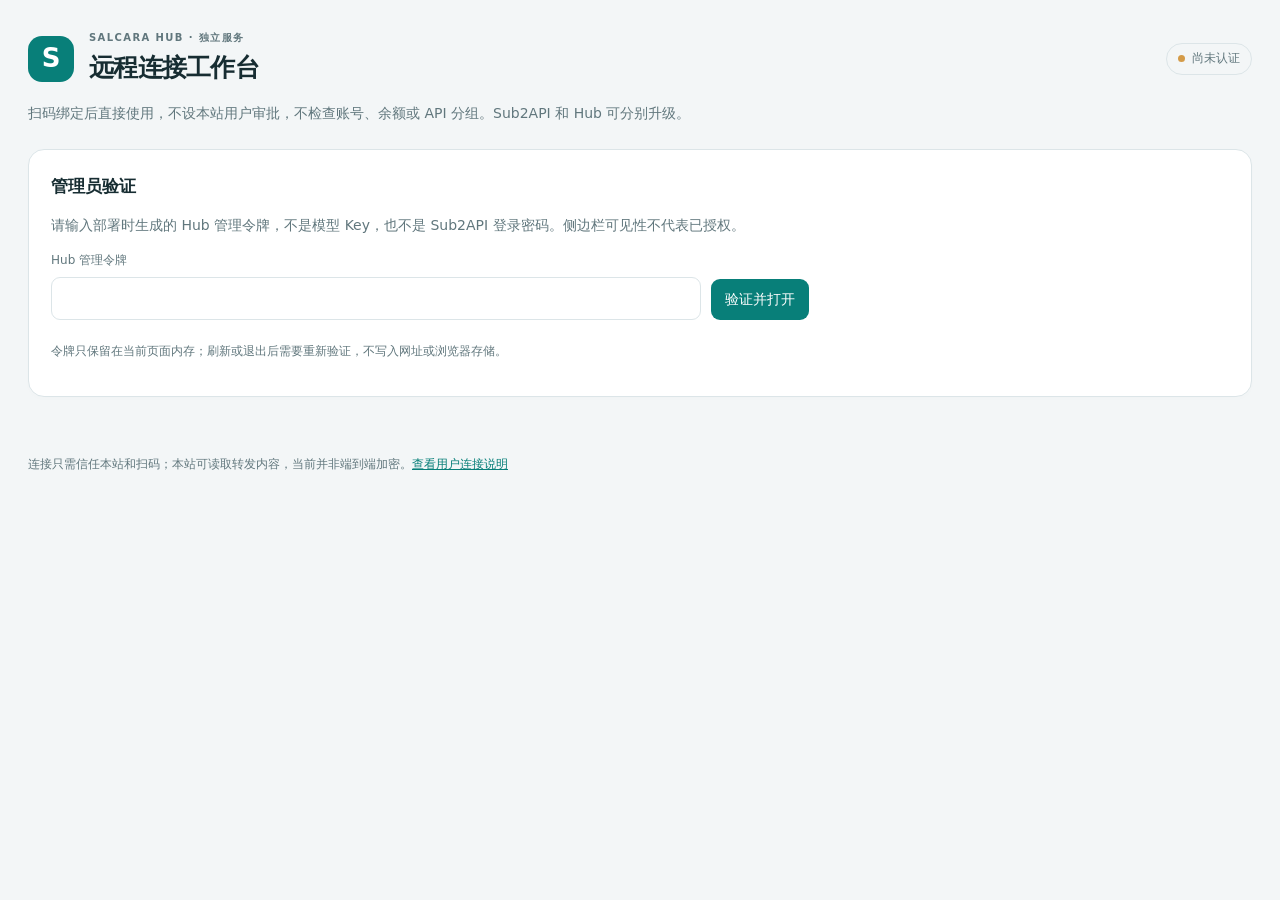
==== plugins/salcara-hub/internal/standalone/web/index.html @ 3b795b65 "Add standalone Hub, signed application updater and three resource modes" ====
<!doctype html>
<html lang="zh-CN"><head><meta charset="utf-8"><meta name="viewport" content="width=device-width,initial-scale=1"><meta name="referrer" content="no-referrer"><title>Salcara · 远程管理</title><link rel="icon" href="./icon.svg" type="image/svg+xml"><link rel="stylesheet" href="./app.css"><script src="./app.js" defer></script></head>
<body><main class="page">
<header class="header"><div class="brand">S</div><div><p class="eyebrow">SALCARA HUB · 独立服务</p><h1>远程连接工作台</h1></div><span id="health" class="pill">尚未认证</span></header>
<p class="intro">扫码绑定后直接使用，不设本站用户审批，不检查账号、余额或 API 分组。Sub2API 和 Hub 可分别升级。</p>
<section id="login-panel" class="panel"><h2>管理员验证</h2><p class="muted">请输入部署时生成的 Hub 管理令牌，不是模型 Key，也不是 Sub2API 登录密码。侧边栏可见性不代表已授权。</p><form id="login-form" class="login"><label class="field"><span>Hub 管理令牌</span><input id="admin-token" type="password" required minlength="32" maxlength="4096" autocomplete="off" spellcheck="false"></label><button id="login" class="primary" type="submit">验证并打开</button></form><p class="muted small">令牌只保留在当前页面内存；刷新或退出后需要重新验证，不写入网址或浏览器存储。</p></section>
<div id="workspace" hidden>
<section class="panel"><div class="section-title"><h2>运行概览</h2><div class="actions"><span id="version" class="muted">—</span><button id="refresh" class="secondary" type="button">刷新</button><button id="logout" class="secondary" type="button">退出管理</button></div></div><div class="stats">
<div><strong id="online">—</strong><span>在线电脑</span></div><div><strong id="registered">—</strong><span>登记电脑</span></div><div><strong id="paired">—</strong><span>已配对设备</span></div><div><strong id="running">—</strong><span>电脑上报的运行中会话</span></div><div><strong id="waiting">—</strong><span>等待电脑端确认</span></div><div><strong id="pending">—</strong><span>待处理指令</span></div><div><strong id="banned">—</strong><span>已封禁设备</span></div><div><strong id="errors">—</strong><span>接口错误 · 本次进程</span></div></div>
<p id="latency" class="muted small">尚未测量电脑往返延迟。</p><p class="muted small">设备数不是注册用户人数；在线来自电脑连接，会话状态来自电脑最近上报。页面只在操作时获取信息，不后台轮询。</p></section>
<section class="panel"><div class="section-title"><h2>服务器运行模式</h2><span id="mode-current" class="pill">正在读取</span></div><div id="mode-options" class="mode-options" role="group" aria-label="选择服务器运行模式"></div><p id="mode-details" class="muted small"></p><p class="muted small">只调整 Hub 的临时缓存和并发限制，不增加用户审批，不更改密钥、设备绑定或电脑原会话。缓存缩减时可能需要从电脑重新加载历史。内存目标是软限制，不是保证；Docker 的硬上限仍独立生效。</p></section>
<section class="panel"><div class="section-title"><h2>设备管理</h2><span class="muted small">不展示会话正文、项目路径或任何密钥</span></div><form id="filter-form" class="filters"><label class="field"><span>搜索电脑</span><input id="search" type="search" placeholder="设备名称或操作系统" maxlength="128"></label><label class="field"><span>状态</span><select id="filter"><option value="">全部</option><option value="online">在线</option><option value="offline">离线</option><option value="paired">已配对</option><option value="banned">已封禁</option></select></label><button type="submit" class="secondary">筛选</button></form>
<div class="table-scroll"><table><thead><tr><th>电脑与工具</th><th>连接与配对</th><th>会话状态</th><th>实际往返测量</th><th>操作</th></tr></thead><tbody id="devices"></tbody></table></div><div class="pagination"><span id="page" class="muted">—</span><div class="actions"><button id="prev" type="button" class="secondary">上一页</button><button id="next" type="button" class="secondary">下一页</button></div></div><p class="muted small">封禁会撤销配对并禁止同一设备 ID 连接，但不能阻止换用新设备 ID。管理操作不会终止电脑本机任务。</p></section>
<section class="panel"><div class="section-title"><h2>独立服务更新</h2><span class="pill">不更新 Sub2API</span></div><p id="update-status" class="muted">正在确认更新组件…</p><button id="check-update" type="button" class="secondary">检查更新</button><button id="update-result" type="button" class="secondary" disabled>查询更新结果</button><button id="install-update" type="button" class="primary" disabled>一键更新</button><p class="muted small">同一个容器内验证签名并更新 Hub 程序，不接触 Docker 管理接口或其它容器。程序重启会短暂断开远程连接；容器基础镜像和更新组件自身仍需通过 Docker 升级。</p></section>
<section class="panel"><div class="section-title"><h2>最近管理操作</h2><span class="muted small">最近 50 条</span></div><div id="audit" class="audit"></div><p class="muted small">“独立 Hub 管理员”表示使用管理令牌操作，不代表已识别某个 Sub2API 账号。</p></section>
</div><p id="notice" role="status" aria-live="polite" class="notice"></p><footer class="muted small">连接只需信任本站和扫码；本站可读取转发内容，当前并非端到端加密。<a href="../">查看用户连接说明</a></footer>
<dialog id="operation"><form id="operation-form"><h2 id="operation-title">确认操作</h2><p class="muted">只影响远程链路，不会停止电脑本机任务。临时断开后客户端可能自动重连。</p><label class="field"><span>操作原因（1–256 字节，不含密钥或会话内容）</span><textarea id="reason" required rows="3" maxlength="256"></textarea></label><div class="dialog-actions"><button id="cancel-operation" type="button" class="secondary">取消</button><button id="submit-operation" type="submit" class="danger">确认执行</button></div></form></dialog>
<dialog id="update-dialog"><form id="update-form"><h2>确认更新 Hub 程序</h2><p id="update-target" class="muted"></p><p class="muted">签名、版本及文件校验通过后才重启 Hub。远程连接会短暂断开，电脑本机任务不会因此被主动终止。断线时先查询更新结果，不要重复提交。</p><div class="dialog-actions"><button id="cancel-update" type="button" class="secondary">取消</button><button id="confirm-update" type="submit" class="primary">确认并更新</button></div></form></dialog>
<dialog id="mode-dialog"><form id="mode-form"><h2>切换服务器运行模式</h2><p id="mode-target" class="muted"></p><p class="muted">已绑定设备和电脑原会话保留，已接收的任务不会被主动停止。缩减暂存会清理较早的转发事件；手机下次同步时尝试从在线且已授权的电脑重读最近内容，不保证全部历史补齐。模式将保存，服务重启后继续使用。</p><div class="dialog-actions"><button id="cancel-mode" type="button" class="secondary">取消</button><button id="confirm-mode" type="submit" class="primary">确认切换</button></div></form></dialog>
</main></body></html>
---- plugins/salcara-hub/internal/standalone/web/app.css ----
:root{color-scheme:light dark;--bg:#f3f6f7;--panel:#fff;--ink:#172d32;--muted:#61777d;--line:#dce5e8;--brand:#087f79;--soft:#e6f5f1;--danger:#ae3232}*{box-sizing:border-box}body{margin:0;background:var(--bg);color:var(--ink);font:14px/1.65 system-ui,-apple-system,"Segoe UI",sans-serif}.page{max-width:1280px;margin:0 auto;padding:30px 28px 36px}[hidden]{display:none!important}.header{display:flex;align-items:center;gap:15px;margin-bottom:12px}.brand{display:grid;place-items:center;width:46px;height:46px;border-radius:14px;color:white;background:var(--brand);font-size:26px;font-weight:750}.eyebrow{margin:0;letter-spacing:.14em;font-size:10px;color:var(--muted);font-weight:700}h1{font-size:25px;letter-spacing:-.03em;margin:0}h2{font-size:17px;margin:0 0 12px}.header>.pill{margin-left:auto}.intro{color:var(--muted);margin:14px 0 24px}.panel{background:var(--panel);border:1px solid var(--line);border-radius:16px;padding:22px;margin-bottom:18px;box-shadow:0 2px 6px #142c3303}.section-title{display:flex;align-items:center;justify-content:space-between;gap:16px;flex-wrap:wrap;margin-bottom:17px}.section-title h2{margin:0}.muted{color:var(--muted)}.small{font-size:12px}.pill{display:inline-flex;align-items:center;gap:7px;font-size:12px;color:var(--muted);background:var(--bg);border:1px solid var(--line);border-radius:100px;padding:5px 11px;white-space:nowrap}.pill:before{content:"";width:7px;height:7px;border-radius:100%;background:#d49b48}.pill.ok{background:var(--soft);color:var(--brand)}.pill.ok:before{background:var(--brand)}.pill.bad{color:var(--danger)}.pill.bad:before{background:var(--danger)}.stats{display:grid;grid-template-columns:repeat(4,1fr);gap:18px}.stats>div{border-left:2px solid var(--line);padding-left:15px}.stats strong{display:block;font-size:28px;line-height:1.25;font-weight:650}.stats span{display:block;color:var(--muted);font-size:12px;margin-top:6px}.actions,.login,.filters,.pagination,.dialog-actions{display:flex;align-items:center;gap:10px}.login{align-items:flex-end}.login .field{flex:1;max-width:650px}.field{display:flex;flex-direction:column;gap:6px;margin-bottom:10px}.field>span{font-size:12px;color:var(--muted)}input,select,textarea{font:inherit;color:var(--ink);background:var(--panel);border:1px solid var(--line);border-radius:9px;padding:9px 11px;min-height:40px}input:focus,select:focus,textarea:focus{outline:2px solid var(--brand);outline-offset:2px}button{font:inherit;border-radius:9px;padding:8px 13px;cursor:pointer;border:1px solid transparent;white-space:nowrap;min-height:40px}.primary{background:var(--brand);color:#fff}.secondary{background:var(--panel);color:var(--ink);border-color:var(--line)}.danger{background:var(--danger);color:#fff}button:disabled{opacity:.45;cursor:not-allowed}.filters{align-items:flex-end;flex-wrap:wrap}.filters .field:first-child{flex:1;min-width:180px}.filters>button,.login>button{margin-bottom:10px}.table-scroll{overflow:auto}table{border-collapse:collapse;width:100%;min-width:790px}th{text-align:left;color:var(--muted);font-size:12px;font-weight:600;background:var(--bg)}th,td{padding:13px 12px;border-bottom:1px solid var(--line);vertical-align:top}td small{display:block;color:var(--muted);font-size:11px;margin-top:5px;overflow-wrap:anywhere}td:first-child{max-width:300px}td.device-actions{max-width:230px}td button{font-size:12px;padding:5px 8px;min-height:30px;margin:0 5px 5px 0}.pagination{justify-content:space-between;margin:14px 0}.audit{font-size:12px;max-height:320px;overflow:auto}.audit p{padding:9px 0;margin:0;border-bottom:1px solid var(--line);overflow-wrap:anywhere}.notice{padding:6px 0;min-height:26px;color:var(--brand);overflow-wrap:anywhere}.notice.error{color:var(--danger)}dialog{max-width:520px;width:calc(100% - 32px);padding:26px;border:1px solid var(--line);border-radius:16px;background:var(--panel);color:var(--ink)}dialog::backdrop{background:#142c3360}.dialog-actions{justify-content:flex-end;margin-top:20px}a{color:var(--brand)}.steps{padding-left:22px}.steps li{margin:14px 0}.help-page{max-width:800px}code{font:12px ui-monospace,monospace;background:var(--bg);border-radius:4px;padding:2px 5px;overflow-wrap:anywhere}@media(max-width:760px){.page{padding:20px 14px}h1{font-size:21px}.panel{padding:18px}.stats{grid-template-columns:repeat(2,1fr)}.section-title{align-items:flex-start}.login{display:block}.login button{width:100%}.actions{flex-wrap:wrap}.header{gap:10px}.header>.pill{font-size:10px;padding:4px 7px}.pagination{align-items:flex-start}.filters .field{flex:1}}@media(prefers-color-scheme:dark){:root{--bg:#131e22;--panel:#1a292e;--ink:#e4edf0;--muted:#9aafb6;--line:#304148;--brand:#42bdb0;--soft:#173d39;--danger:#ee8585}.primary,.danger{color:#102124}input,select,textarea{color-scheme:dark}}
.mode-options{display:grid;grid-template-columns:repeat(3,minmax(0,1fr));gap:12px}.mode-card{display:flex;flex-direction:column;align-items:flex-start;text-align:left;gap:8px;white-space:normal;background:var(--panel);color:var(--ink);border-color:var(--line);padding:17px}.mode-card.selected{border-color:var(--brand);background:var(--soft)}.mode-card.selected:disabled{opacity:1}.mode-card strong{font-size:15px}.mode-card span,.mode-card small{color:var(--muted);font-size:12px}.mode-card:focus-visible{outline:2px solid var(--brand);outline-offset:2px}#update-status{white-space:pre-line}@media(max-width:760px){.mode-options{grid-template-columns:1fr}}
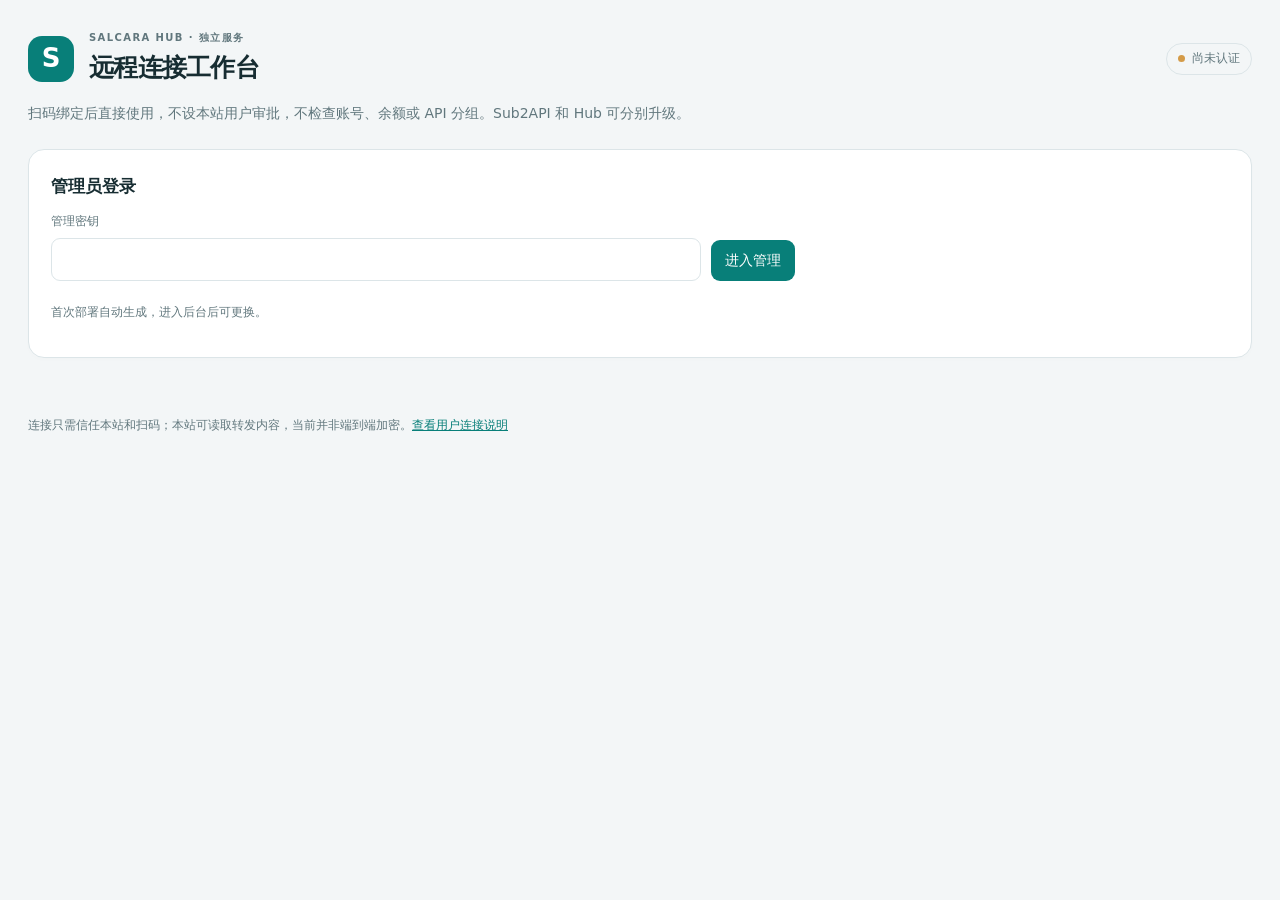
==== commit 7610241b: "feat(standalone): private management keys and guided Docker deployment" ====
--- a/plugins/salcara-hub/internal/standalone/web/index.html
+++ b/plugins/salcara-hub/internal/standalone/web/index.html
@@ -3,18 +3,19 @@
 <body><main class="page">
 <header class="header"><div class="brand">S</div><div><p class="eyebrow">SALCARA HUB · 独立服务</p><h1>远程连接工作台</h1></div><span id="health" class="pill">尚未认证</span></header>
 <p class="intro">扫码绑定后直接使用，不设本站用户审批，不检查账号、余额或 API 分组。Sub2API 和 Hub 可分别升级。</p>
-<section id="login-panel" class="panel"><h2>管理员验证</h2><p class="muted">请输入部署时生成的 Hub 管理令牌，不是模型 Key，也不是 Sub2API 登录密码。侧边栏可见性不代表已授权。</p><form id="login-form" class="login"><label class="field"><span>Hub 管理令牌</span><input id="admin-token" type="password" required minlength="32" maxlength="4096" autocomplete="off" spellcheck="false"></label><button id="login" class="primary" type="submit">验证并打开</button></form><p class="muted small">令牌只保留在当前页面内存；刷新或退出后需要重新验证，不写入网址或浏览器存储。</p></section>
+<section id="login-panel" class="panel"><h2>管理员登录</h2><form id="login-form" class="login"><label class="field"><span>管理密钥</span><input id="admin-password" type="password" required minlength="16" maxlength="1024" autocomplete="current-password"></label><button id="login" class="primary" type="submit">进入管理</button></form><p class="muted small">首次部署自动生成，进入后台后可更换。</p></section>
 <div id="workspace" hidden>
-<section class="panel"><div class="section-title"><h2>运行概览</h2><div class="actions"><span id="version" class="muted">—</span><button id="refresh" class="secondary" type="button">刷新</button><button id="logout" class="secondary" type="button">退出管理</button></div></div><div class="stats">
+<section class="panel"><div class="section-title"><h2>运行概览</h2><div class="actions"><span id="version" class="muted">—</span><button id="refresh" class="secondary" type="button">刷新</button><button id="change-password" class="secondary" type="button">更换密钥</button><button id="logout" class="secondary" type="button">退出管理</button></div></div><div class="stats">
 <div><strong id="online">—</strong><span>在线电脑</span></div><div><strong id="registered">—</strong><span>登记电脑</span></div><div><strong id="paired">—</strong><span>已配对设备</span></div><div><strong id="running">—</strong><span>电脑上报的运行中会话</span></div><div><strong id="waiting">—</strong><span>等待电脑端确认</span></div><div><strong id="pending">—</strong><span>待处理指令</span></div><div><strong id="banned">—</strong><span>已封禁设备</span></div><div><strong id="errors">—</strong><span>接口错误 · 本次进程</span></div></div>
 <p id="latency" class="muted small">尚未测量电脑往返延迟。</p><p class="muted small">设备数不是注册用户人数；在线来自电脑连接，会话状态来自电脑最近上报。页面只在操作时获取信息，不后台轮询。</p></section>
-<section class="panel"><div class="section-title"><h2>服务器运行模式</h2><span id="mode-current" class="pill">正在读取</span></div><div id="mode-options" class="mode-options" role="group" aria-label="选择服务器运行模式"></div><p id="mode-details" class="muted small"></p><p class="muted small">只调整 Hub 的临时缓存和并发限制，不增加用户审批，不更改密钥、设备绑定或电脑原会话。缓存缩减时可能需要从电脑重新加载历史。内存目标是软限制，不是保证；Docker 的硬上限仍独立生效。</p></section>
+<section class="panel"><div class="section-title"><h2>服务器运行模式</h2><span id="mode-current" class="pill">正在读取</span></div><div id="mode-options" class="mode-options" role="group" aria-label="选择服务器运行模式"></div><p id="mode-details" class="muted small"></p><p class="muted small">只调整 Hub 的临时缓存和并发限制，不增加用户审批，不更改密钥、设备绑定或电脑原会话。缓存缩减时可能需要从电脑重新加载历史。内存目标是软限制，不是保证；Docker 的硬上限仍独立生效。</p></section><section class="panel"><div class="section-title"><h2>自动清理不活跃电脑</h2><span id="cleanup-current" class="pill">正在读取</span></div><form id="cleanup-form" class="filters"><label class="field"><span>未配对电脑离线超过（天）</span><input id="cleanup-unpaired" type="number" min="0" max="3650" step="1" inputmode="numeric" required></label><label class="field"><span>已配对电脑离线超过（天）</span><input id="cleanup-paired" type="number" min="0" max="3650" step="1" inputmode="numeric" required></label><div class="actions"><button id="cleanup-save" type="submit" class="primary">保存设置</button><button id="cleanup-run" type="button" class="secondary">立即清理一次</button></div></form><p id="cleanup-details" class="muted small"></p><p class="muted small">填 0 表示不清理。只清理离线、未封禁、并且超过设定天数没有连接的电脑；在线电脑和封禁记录不会被清理。被清理的未配对电脑下次开机会自动重新登记；被清理的已配对电脑需要在手机上重新扫码绑定。设置保存后立即按新规则检查一次，之后每小时检查一次。</p></section>
 <section class="panel"><div class="section-title"><h2>设备管理</h2><span class="muted small">不展示会话正文、项目路径或任何密钥</span></div><form id="filter-form" class="filters"><label class="field"><span>搜索电脑</span><input id="search" type="search" placeholder="设备名称或操作系统" maxlength="128"></label><label class="field"><span>状态</span><select id="filter"><option value="">全部</option><option value="online">在线</option><option value="offline">离线</option><option value="paired">已配对</option><option value="banned">已封禁</option></select></label><button type="submit" class="secondary">筛选</button></form>
 <div class="table-scroll"><table><thead><tr><th>电脑与工具</th><th>连接与配对</th><th>会话状态</th><th>实际往返测量</th><th>操作</th></tr></thead><tbody id="devices"></tbody></table></div><div class="pagination"><span id="page" class="muted">—</span><div class="actions"><button id="prev" type="button" class="secondary">上一页</button><button id="next" type="button" class="secondary">下一页</button></div></div><p class="muted small">封禁会撤销配对并禁止同一设备 ID 连接，但不能阻止换用新设备 ID。管理操作不会终止电脑本机任务。</p></section>
 <section class="panel"><div class="section-title"><h2>独立服务更新</h2><span class="pill">不更新 Sub2API</span></div><p id="update-status" class="muted">正在确认更新组件…</p><button id="check-update" type="button" class="secondary">检查更新</button><button id="update-result" type="button" class="secondary" disabled>查询更新结果</button><button id="install-update" type="button" class="primary" disabled>一键更新</button><p class="muted small">同一个容器内验证签名并更新 Hub 程序，不接触 Docker 管理接口或其它容器。程序重启会短暂断开远程连接；容器基础镜像和更新组件自身仍需通过 Docker 升级。</p></section>
-<section class="panel"><div class="section-title"><h2>最近管理操作</h2><span class="muted small">最近 50 条</span></div><div id="audit" class="audit"></div><p class="muted small">“独立 Hub 管理员”表示使用管理令牌操作，不代表已识别某个 Sub2API 账号。</p></section>
+<section class="panel"><div class="section-title"><h2>最近管理操作</h2><span class="muted small">最近 50 条</span></div><div id="audit" class="audit"></div><p class="muted small">“独立 Hub 管理员”表示使用本站管理密钥登录，不代表已识别某个 Sub2API 账号。</p></section>
 </div><p id="notice" role="status" aria-live="polite" class="notice"></p><footer class="muted small">连接只需信任本站和扫码；本站可读取转发内容，当前并非端到端加密。<a href="../">查看用户连接说明</a></footer>
 <dialog id="operation"><form id="operation-form"><h2 id="operation-title">确认操作</h2><p class="muted">只影响远程链路，不会停止电脑本机任务。临时断开后客户端可能自动重连。</p><label class="field"><span>操作原因（1–256 字节，不含密钥或会话内容）</span><textarea id="reason" required rows="3" maxlength="256"></textarea></label><div class="dialog-actions"><button id="cancel-operation" type="button" class="secondary">取消</button><button id="submit-operation" type="submit" class="danger">确认执行</button></div></form></dialog>
 <dialog id="update-dialog"><form id="update-form"><h2>确认更新 Hub 程序</h2><p id="update-target" class="muted"></p><p class="muted">签名、版本及文件校验通过后才重启 Hub。远程连接会短暂断开，电脑本机任务不会因此被主动终止。断线时先查询更新结果，不要重复提交。</p><div class="dialog-actions"><button id="cancel-update" type="button" class="secondary">取消</button><button id="confirm-update" type="submit" class="primary">确认并更新</button></div></form></dialog>
-<dialog id="mode-dialog"><form id="mode-form"><h2>切换服务器运行模式</h2><p id="mode-target" class="muted"></p><p class="muted">已绑定设备和电脑原会话保留，已接收的任务不会被主动停止。缩减暂存会清理较早的转发事件；手机下次同步时尝试从在线且已授权的电脑重读最近内容，不保证全部历史补齐。模式将保存，服务重启后继续使用。</p><div class="dialog-actions"><button id="cancel-mode" type="button" class="secondary">取消</button><button id="confirm-mode" type="submit" class="primary">确认切换</button></div></form></dialog>
+<dialog id="cleanup-dialog"><form id="cleanup-confirm-form"><h2 id="cleanup-dialog-title">确认清理设置</h2><p id="cleanup-target" class="muted"></p><div class="dialog-actions"><button id="cancel-cleanup" type="button" class="secondary">取消</button><button id="confirm-cleanup" type="submit" class="primary">确认</button></div></form></dialog><dialog id="mode-dialog"><form id="mode-form"><h2>切换服务器运行模式</h2><p id="mode-target" class="muted"></p><p class="muted">已绑定设备和电脑原会话保留，已接收的任务不会被主动停止。缩减暂存会清理较早的转发事件；手机下次同步时尝试从在线且已授权的电脑重读最近内容，不保证全部历史补齐。模式将保存，服务重启后继续使用。</p><div class="dialog-actions"><button id="cancel-mode" type="button" class="secondary">取消</button><button id="confirm-mode" type="submit" class="primary">确认切换</button></div></form></dialog>
+<dialog id="password-dialog"><form id="password-form"><h2>更换管理密钥</h2><label class="field"><span>当前密钥</span><input id="current-password" type="password" autocomplete="current-password" required maxlength="1024"></label><label class="field"><span>新密钥</span><input id="new-password" type="password" autocomplete="new-password" required minlength="16" maxlength="1024"></label><label class="field"><span>再次输入新密钥</span><input id="confirm-password" type="password" autocomplete="new-password" required minlength="16" maxlength="1024"></label><p class="muted small">至少 16 个字符。更换后所有管理员会话退出，需要重新进入。</p><p id="password-notice" role="status" class="notice"></p><div class="dialog-actions"><button id="cancel-password" type="button" class="secondary">取消</button><button id="save-password" type="submit" class="primary">保存密钥</button></div></form></dialog>
 </main></body></html>
--- a/plugins/salcara-hub/internal/standalone/web/app.css
+++ b/plugins/salcara-hub/internal/standalone/web/app.css
@@ -1,2 +1,3 @@
 :root{color-scheme:light dark;--bg:#f3f6f7;--panel:#fff;--ink:#172d32;--muted:#61777d;--line:#dce5e8;--brand:#087f79;--soft:#e6f5f1;--danger:#ae3232}*{box-sizing:border-box}body{margin:0;background:var(--bg);color:var(--ink);font:14px/1.65 system-ui,-apple-system,"Segoe UI",sans-serif}.page{max-width:1280px;margin:0 auto;padding:30px 28px 36px}[hidden]{display:none!important}.header{display:flex;align-items:center;gap:15px;margin-bottom:12px}.brand{display:grid;place-items:center;width:46px;height:46px;border-radius:14px;color:white;background:var(--brand);font-size:26px;font-weight:750}.eyebrow{margin:0;letter-spacing:.14em;font-size:10px;color:var(--muted);font-weight:700}h1{font-size:25px;letter-spacing:-.03em;margin:0}h2{font-size:17px;margin:0 0 12px}.header>.pill{margin-left:auto}.intro{color:var(--muted);margin:14px 0 24px}.panel{background:var(--panel);border:1px solid var(--line);border-radius:16px;padding:22px;margin-bottom:18px;box-shadow:0 2px 6px #142c3303}.section-title{display:flex;align-items:center;justify-content:space-between;gap:16px;flex-wrap:wrap;margin-bottom:17px}.section-title h2{margin:0}.muted{color:var(--muted)}.small{font-size:12px}.pill{display:inline-flex;align-items:center;gap:7px;font-size:12px;color:var(--muted);background:var(--bg);border:1px solid var(--line);border-radius:100px;padding:5px 11px;white-space:nowrap}.pill:before{content:"";width:7px;height:7px;border-radius:100%;background:#d49b48}.pill.ok{background:var(--soft);color:var(--brand)}.pill.ok:before{background:var(--brand)}.pill.bad{color:var(--danger)}.pill.bad:before{background:var(--danger)}.stats{display:grid;grid-template-columns:repeat(4,1fr);gap:18px}.stats>div{border-left:2px solid var(--line);padding-left:15px}.stats strong{display:block;font-size:28px;line-height:1.25;font-weight:650}.stats span{display:block;color:var(--muted);font-size:12px;margin-top:6px}.actions,.login,.filters,.pagination,.dialog-actions{display:flex;align-items:center;gap:10px}.login{align-items:flex-end}.login .field{flex:1;max-width:650px}.field{display:flex;flex-direction:column;gap:6px;margin-bottom:10px}.field>span{font-size:12px;color:var(--muted)}input,select,textarea{font:inherit;color:var(--ink);background:var(--panel);border:1px solid var(--line);border-radius:9px;padding:9px 11px;min-height:40px}input:focus,select:focus,textarea:focus{outline:2px solid var(--brand);outline-offset:2px}button{font:inherit;border-radius:9px;padding:8px 13px;cursor:pointer;border:1px solid transparent;white-space:nowrap;min-height:40px}.primary{background:var(--brand);color:#fff}.secondary{background:var(--panel);color:var(--ink);border-color:var(--line)}.danger{background:var(--danger);color:#fff}button:disabled{opacity:.45;cursor:not-allowed}.filters{align-items:flex-end;flex-wrap:wrap}.filters .field:first-child{flex:1;min-width:180px}.filters>button,.login>button{margin-bottom:10px}.table-scroll{overflow:auto}table{border-collapse:collapse;width:100%;min-width:790px}th{text-align:left;color:var(--muted);font-size:12px;font-weight:600;background:var(--bg)}th,td{padding:13px 12px;border-bottom:1px solid var(--line);vertical-align:top}td small{display:block;color:var(--muted);font-size:11px;margin-top:5px;overflow-wrap:anywhere}td:first-child{max-width:300px}td.device-actions{max-width:230px}td button{font-size:12px;padding:5px 8px;min-height:30px;margin:0 5px 5px 0}.pagination{justify-content:space-between;margin:14px 0}.audit{font-size:12px;max-height:320px;overflow:auto}.audit p{padding:9px 0;margin:0;border-bottom:1px solid var(--line);overflow-wrap:anywhere}.notice{padding:6px 0;min-height:26px;color:var(--brand);overflow-wrap:anywhere}.notice.error{color:var(--danger)}dialog{max-width:520px;width:calc(100% - 32px);padding:26px;border:1px solid var(--line);border-radius:16px;background:var(--panel);color:var(--ink)}dialog::backdrop{background:#142c3360}.dialog-actions{justify-content:flex-end;margin-top:20px}a{color:var(--brand)}.steps{padding-left:22px}.steps li{margin:14px 0}.help-page{max-width:800px}code{font:12px ui-monospace,monospace;background:var(--bg);border-radius:4px;padding:2px 5px;overflow-wrap:anywhere}@media(max-width:760px){.page{padding:20px 14px}h1{font-size:21px}.panel{padding:18px}.stats{grid-template-columns:repeat(2,1fr)}.section-title{align-items:flex-start}.login{display:block}.login button{width:100%}.actions{flex-wrap:wrap}.header{gap:10px}.header>.pill{font-size:10px;padding:4px 7px}.pagination{align-items:flex-start}.filters .field{flex:1}}@media(prefers-color-scheme:dark){:root{--bg:#131e22;--panel:#1a292e;--ink:#e4edf0;--muted:#9aafb6;--line:#304148;--brand:#42bdb0;--soft:#173d39;--danger:#ee8585}.primary,.danger{color:#102124}input,select,textarea{color-scheme:dark}}
 .mode-options{display:grid;grid-template-columns:repeat(3,minmax(0,1fr));gap:12px}.mode-card{display:flex;flex-direction:column;align-items:flex-start;text-align:left;gap:8px;white-space:normal;background:var(--panel);color:var(--ink);border-color:var(--line);padding:17px}.mode-card.selected{border-color:var(--brand);background:var(--soft)}.mode-card.selected:disabled{opacity:1}.mode-card strong{font-size:15px}.mode-card span,.mode-card small{color:var(--muted);font-size:12px}.mode-card:focus-visible{outline:2px solid var(--brand);outline-offset:2px}#update-status{white-space:pre-line}@media(max-width:760px){.mode-options{grid-template-columns:1fr}}
+#cleanup-form{align-items:flex-end;flex-wrap:wrap}#cleanup-form .field{flex:1 1 0;min-width:170px;max-width:none;margin-bottom:0}#cleanup-form .actions{flex-wrap:nowrap}#cleanup-details{margin-top:12px}
